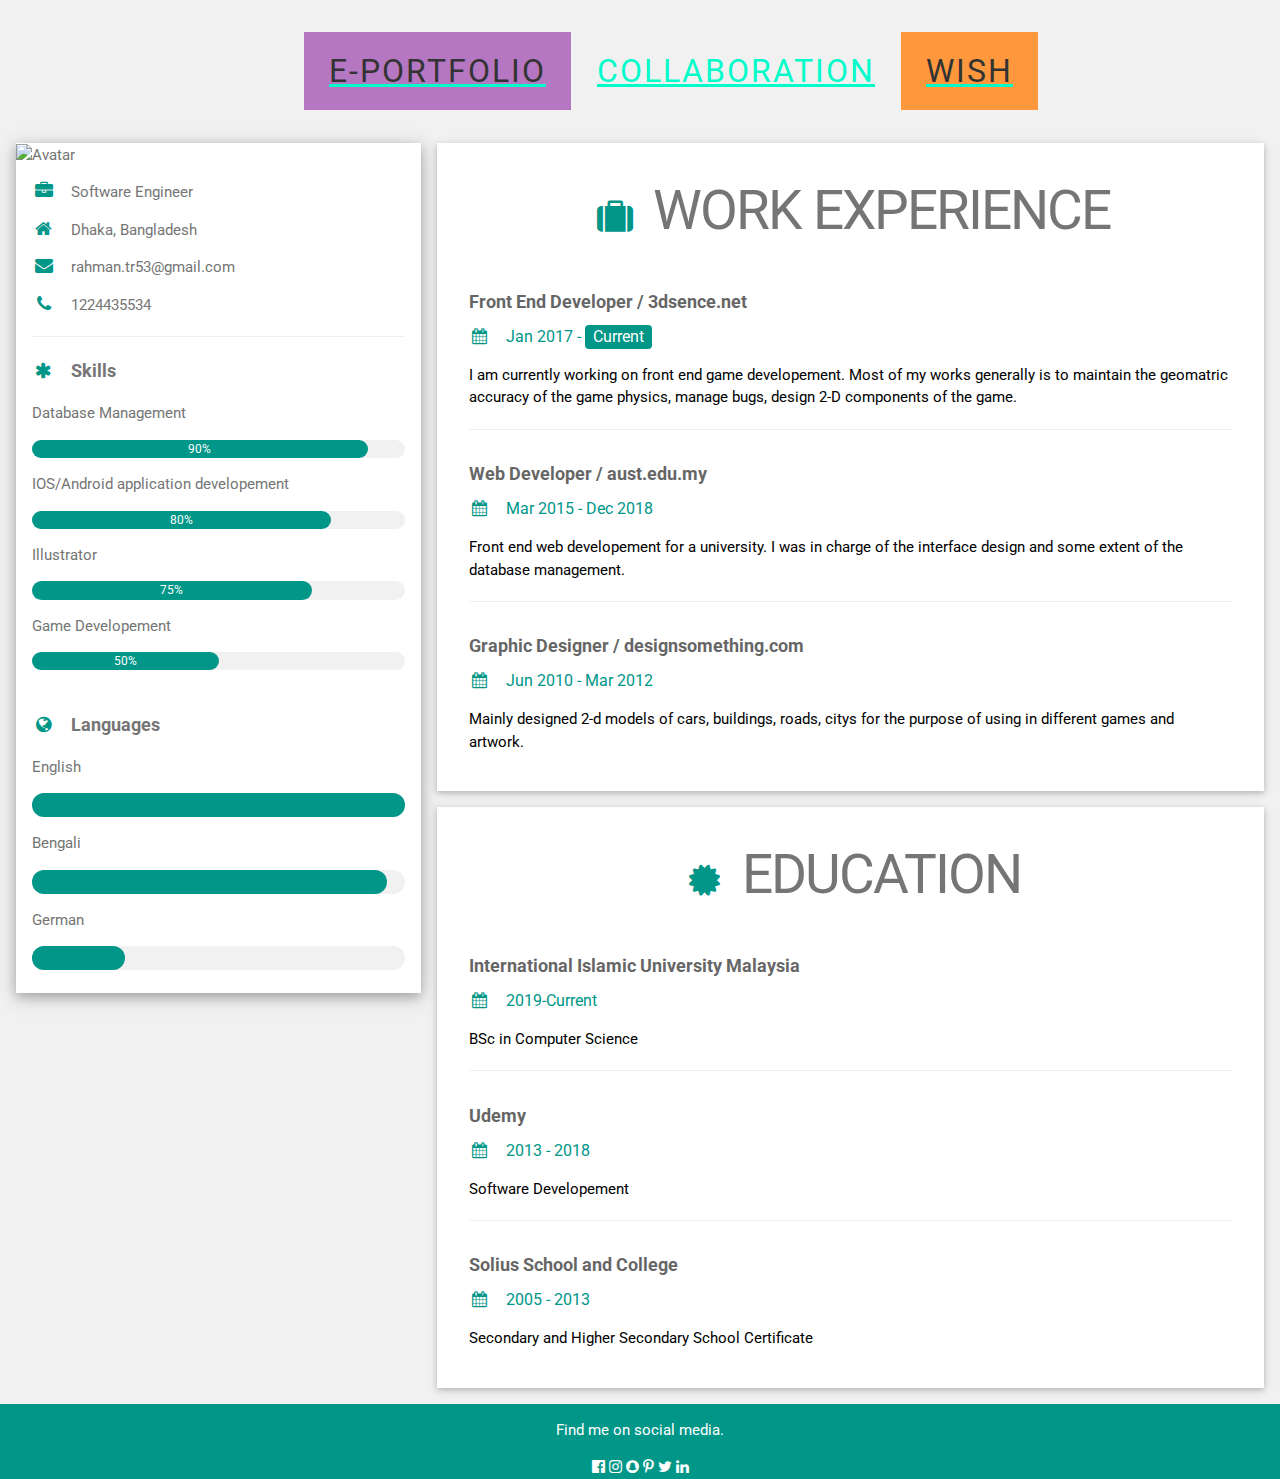
==== index.html @ 9476a3cc "Add files via upload" ====
<!DOCTYPE html>
<html>
<title>E-portfolio</title>
<meta charset="UTF-8">
<meta name="viewport" content="width=device-width, initial-scale=1">
<link rel="stylesheet" href="https://www.w3schools.com/w3css/4/w3.css">
<link rel='stylesheet' href='https://fonts.googleapis.com/css?family=Roboto'>
<link rel="stylesheet" href="https://cdnjs.cloudflare.com/ajax/libs/font-awesome/4.7.0/css/font-awesome.min.css">
<link rel="stylesheet" href="css/transportation.css">
<style>
html,body,h1,h2,h3,h4,h5,h6 {font-family: "Roboto", sans-serif}
</style>
<body class="w3-light-grey">

  <div id="header-page">
    <div id="header">
      <div class="container">
        <div id="nav">
          <ul>
            <li><a href="index.html"><span id="purple">E-portfolio</span></a></li>
            <li><a href="collab.html">Collaboration</a></li>
            <li><a href="collab.html"><span id="orange">Wish</span></a></li>
          </ul>
        </div>
      </div>
    </div>
  </div>

<!-- Page Container -->
<div class="w3-content w3-margin-top" style="max-width:1400px;">

  <!-- The Grid -->
  <div class="w3-row-padding">

    <!-- Left Column -->
    <div class="w3-third">

      <div class="w3-white w3-text-grey w3-card-4">
        <div class="w3-display-container">
          <img src="img.JPEG" style="width:100%" style="height:50px" alt="Avatar">
          <div class="w3-display-bottomleft w3-container w3-text-black">

          </div>
        </div>
        <div class="w3-container">
          <p><i class="fa fa-briefcase fa-fw w3-margin-right w3-large w3-text-teal"></i>Software Engineer</p>
          <p><i class="fa fa-home fa-fw w3-margin-right w3-large w3-text-teal"></i>Dhaka, Bangladesh</p>
          <p><i class="fa fa-envelope fa-fw w3-margin-right w3-large w3-text-teal"></i>rahman.tr53@gmail.com</p>
          <p><i class="fa fa-phone fa-fw w3-margin-right w3-large w3-text-teal"></i>1224435534</p>
          <hr>

          <p class="w3-large"><b><i class="fa fa-asterisk fa-fw w3-margin-right w3-text-teal"></i>Skills</b></p>
          <p>Database Management</p>
          <div class="w3-light-grey w3-round-xlarge w3-small">
            <div class="w3-container w3-center w3-round-xlarge w3-teal" style="width:90%">90%</div>
          </div>
          <p>IOS/Android application developement</p>
          <div class="w3-light-grey w3-round-xlarge w3-small">
            <div class="w3-container w3-center w3-round-xlarge w3-teal" style="width:80%">
              <div class="w3-center w3-text-white">80%</div>
            </div>
          </div>
          <p>Illustrator</p>
          <div class="w3-light-grey w3-round-xlarge w3-small">
            <div class="w3-container w3-center w3-round-xlarge w3-teal" style="width:75%">75%</div>
          </div>
          <p>Game Developement</p>
          <div class="w3-light-grey w3-round-xlarge w3-small">
            <div class="w3-container w3-center w3-round-xlarge w3-teal" style="width:50%">50%</div>
          </div>
          <br>

          <p class="w3-large w3-text-theme"><b><i class="fa fa-globe fa-fw w3-margin-right w3-text-teal"></i>Languages</b></p>
          <p>English</p>
          <div class="w3-light-grey w3-round-xlarge">
            <div class="w3-round-xlarge w3-teal" style="height:24px;width:100%"></div>
          </div>
          <p>Bengali</p>
          <div class="w3-light-grey w3-round-xlarge">
            <div class="w3-round-xlarge w3-teal" style="height:24px;width:95%"></div>
          </div>
          <p>German</p>
          <div class="w3-light-grey w3-round-xlarge">
            <div class="w3-round-xlarge w3-teal" style="height:24px;width:25%"></div>
          </div>
          <br>
        </div>
      </div><br>

    <!-- End Left Column -->
    </div>

    <!-- Right Column -->
    <div class="w3-twothird">

      <div class="w3-container w3-card w3-white w3-margin-bottom">
        <h2 class="w3-text-grey w3-padding-16"><i class="fa fa-suitcase fa-fw w3-margin-right w3-xxlarge w3-text-teal"></i>Work Experience</h2>
        <div class="w3-container">
          <h5 class="w3-opacity"><b>Front End Developer / 3dsence.net</b></h5>
          <h6 class="w3-text-teal"><i class="fa fa-calendar fa-fw w3-margin-right"></i>Jan 2017 - <span class="w3-tag w3-teal w3-round">Current</span></h6>
          <p>I am currently working on front end game developement. Most of my works generally is to maintain the geomatric accuracy of the game physics, manage bugs, design 2-D components of the game.</p>
          <hr>
        </div>
        <div class="w3-container">
          <h5 class="w3-opacity"><b>Web Developer / aust.edu.my</b></h5>
          <h6 class="w3-text-teal"><i class="fa fa-calendar fa-fw w3-margin-right"></i>Mar 2015 - Dec 2018</h6>
          <p>Front end web developement for a university. I was in charge of the interface design and some extent of the database management.</p>
          <hr>
        </div>
        <div class="w3-container">
          <h5 class="w3-opacity"><b>Graphic Designer / designsomething.com</b></h5>
          <h6 class="w3-text-teal"><i class="fa fa-calendar fa-fw w3-margin-right"></i>Jun 2010 - Mar 2012</h6>
          <p>Mainly designed 2-d models of cars, buildings, roads, citys for the purpose of using in different games and artwork. </p><br>
        </div>
      </div>

      <div class="w3-container w3-card w3-white">
        <h2 class="w3-text-grey w3-padding-16"><i class="fa fa-certificate fa-fw w3-margin-right w3-xxlarge w3-text-teal"></i>Education</h2>
        <div class="w3-container">
          <h5 class="w3-opacity"><b>International Islamic University Malaysia</b></h5>
          <h6 class="w3-text-teal"><i class="fa fa-calendar fa-fw w3-margin-right"></i>2019-Current</h6>
          <p>BSc in Computer Science</p>
          <hr>
        </div>
        <div class="w3-container">
          <h5 class="w3-opacity"><b>Udemy</b></h5>
          <h6 class="w3-text-teal"><i class="fa fa-calendar fa-fw w3-margin-right"></i>2013 - 2018</h6>
          <p>Software Developement</p>
          <hr>
        </div>
        <div class="w3-container">
          <h5 class="w3-opacity"><b>Solius School and College</b></h5>
          <h6 class="w3-text-teal"><i class="fa fa-calendar fa-fw w3-margin-right"></i>2005 - 2013</h6>
          <p>Secondary and Higher Secondary School Certificate</p><br>
        </div>
      </div>

    <!-- End Right Column -->
    </div>

  <!-- End Grid -->
  </div>

  <!-- End Page Container -->
</div>

<footer class="w3-container w3-teal w3-center w3-margin-top">
  <p>Find me on social media.</p>
  <i class="fa fa-facebook-official w3-hover-opacity"></i>
  <i class="fa fa-instagram w3-hover-opacity"></i>
  <i class="fa fa-snapchat w3-hover-opacity"></i>
  <i class="fa fa-pinterest-p w3-hover-opacity"></i>
  <i class="fa fa-twitter w3-hover-opacity"></i>
  <i class="fa fa-linkedin w3-hover-opacity"></i>

</footer>

</body>
</html>
---- css/transportation.css ----
body{
  background: #333333;
  color: #EAEAEA;
  font-family: "Century Gothic";
}

a{
  color:#EAEAEA;
}

#nav > ul >li{
  display: inline-block;
  margin-left: 1em;
  color: #EAEAEA;
  line-height: 3.5em;
  letter-spacing: 2px;
  text-transform: uppercase;
  font-size: 22px;
}

#nav > ul >li a{
  color: #03fcca;
  line-height: 3.5em;
  letter-spacing: 2px;
  text-transform: uppercase;
  font-size: 32px;
}

.container #nav{
  position: static;
  right: none;
  text-align: center;
}


#banner h1{
  font-family: "Century Gothic";
  font-size: 60px;
  color: #333333;
  text-transform: uppercase;
}

 #column1{
   width: 280px;
   height: 280px;
   margin-left: auto;
   margin-right: auto;
   border-radius: 50%;
   background: #B677C2;

   text-align: center;
   line-height: 280px;
 }

 #column1 h1{
   position: relative;
   bottom: 40px;
 }

 #column2{
   width: 280px;
   height: 280px;
   margin-left: auto;
   margin-right: auto;
   border-radius: 50%;
   background: #FF983D;

   text-align: center;
   line-height: 280px;
 }
 #column2 h1{
   position: relative;
   bottom: 40px;
 }

 #column3{
   width: 280px;
   height: 280px;
   margin-left: auto;
   margin-right: auto;
   border-radius: 50%;
   background: #65B4E9;

   text-align: center;
   line-height: 280px;
 }
 #column3 h1{
   position: relative;
   bottom: 40px;
 }



 #fullWidth0{
   background: #B677C2;
   color: #333333;
   font-size: 28px;
   text-align: justify;
 }

 #fullWidth1{
   background: #333333;
   color: #EAEAEA;
   font-size: 28px;
   text-align: justify;
 }


 #fullWidth2{
   background: #FF983D;
   color: #333333;
   font-size: 28px;
   text-align: justify;
 }

 #fullWidth3{
   background: #65B4E9;
   color: #333333;
   font-size: 28px;
   text-align: justify;
 }

#section1{
  width: 1000px;
  overflow: hidden;
  margin: 0px auto;
  padding: 40px 40px;
}

#section1 button{
  width: 400px;
  overflow: hidden;
  margin: 0px auto;
  margin-left: 280px;
}

#section2{
  width: 1000px;
  overflow: hidden;
  margin: 0px auto;
  padding: 40px 40px;
}

#section3{
  width: 1000px;
  overflow: hidden;
  margin: 0px auto;
  padding: 40px 40px;
}

#section4{
  width: 1000px;
  overflow: hidden;
  margin: 0px auto;
  padding: 40px 40px;
}

#section5{
  width: 1000px;
  overflow: hidden;
  margin: 0px auto;
  padding: 40px 40px;
}
#section0{
  width: 1000px;
  overflow: hidden;
  margin: 0px auto;
  padding: 40px 40px;
  text-align: center;
}

h2{
  text-transform: uppercase;
  letter-spacing: -2px;
  text-align: center;
  font-size: 55px;
  padding: 30px 30px;
}

#white{
  color: #03fcca;
  background-color: #03fcca;
  padding: 20px 25px;
}

#purple{
  color: #333333;
  background-color: #B677C2;
  padding: 20px 25px;
}

#orange{
  color: #333333;
  background-color: #FF983D;
  padding: 20px 25px;
}

#blue{
  color: #333333;
  background-color: #65B4E9;
  padding: 20px 25px;
}
img{
  height: 700px;
  width: 1000px;
}

#map {
width: 600px;
height: 600px;
margin-left: 230px;
}

#zin{
  width: 300px;
  height: 50px;
  background-color: #ccc;
}

#zout{
  width: 300px;
  height: 50px;
  background-color: #ccc;
}



#zin2{
  width: 300px;
  height: 50px;
  background-color: #ccc;
}

#zout2{
  width: 300px;
  height: 50px;
  background-color: #ccc;
}

#zin3{
  width: 300px;
  height: 50px;
  background-color: #ccc;
}

#zout3{
  width: 300px;
  height: 50px;
  background-color: #ccc;
}


#zin4{
  width: 300px;
  height: 50px;
  background-color: #ccc;
}

#zout4{
  width: 300px;
  height: 50px;
  background-color: #ccc;
}


#zin5{
  width: 300px;
  height: 50px;
  background-color: #ccc;
}

#zout5{
  width: 300px;
  height: 50px;
  background-color: #ccc;
}
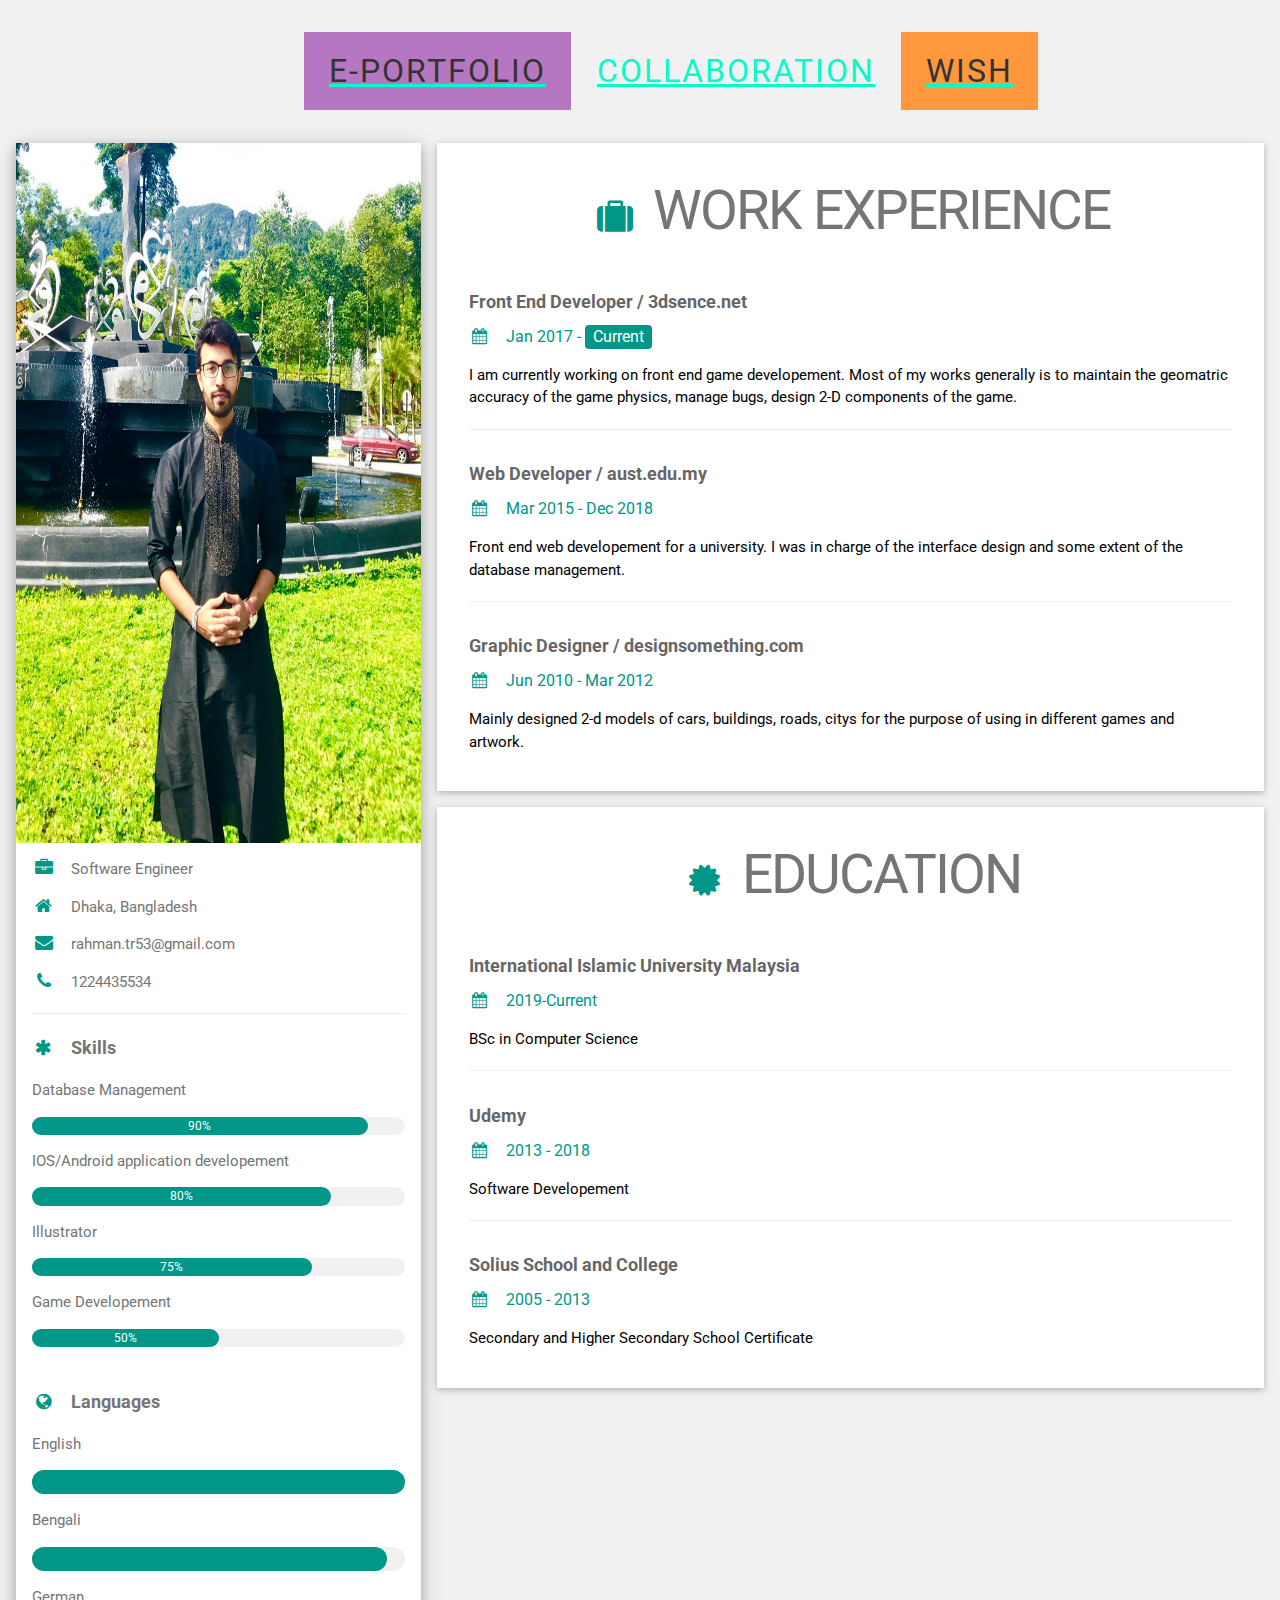
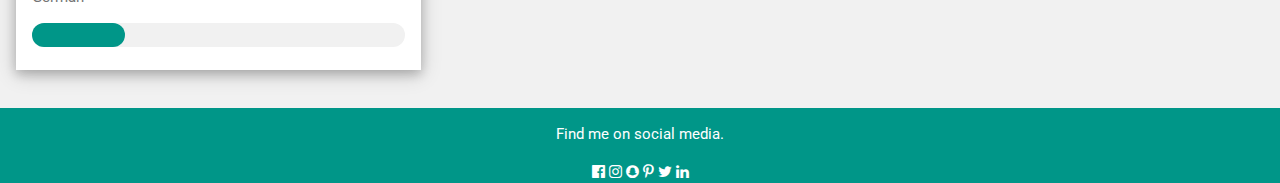
==== commit 54e08322: "Update index.html" ====
--- a/index.html
+++ b/index.html
@@ -37,7 +37,7 @@
 
       <div class="w3-white w3-text-grey w3-card-4">
         <div class="w3-display-container">
-          <img src="img.JPEG" style="width:100%" style="height:50px" alt="Avatar">
+          <img src="image.png" style="width:100%" style="height:50px" alt="Avatar">
           <div class="w3-display-bottomleft w3-container w3-text-black">
 
           </div>
